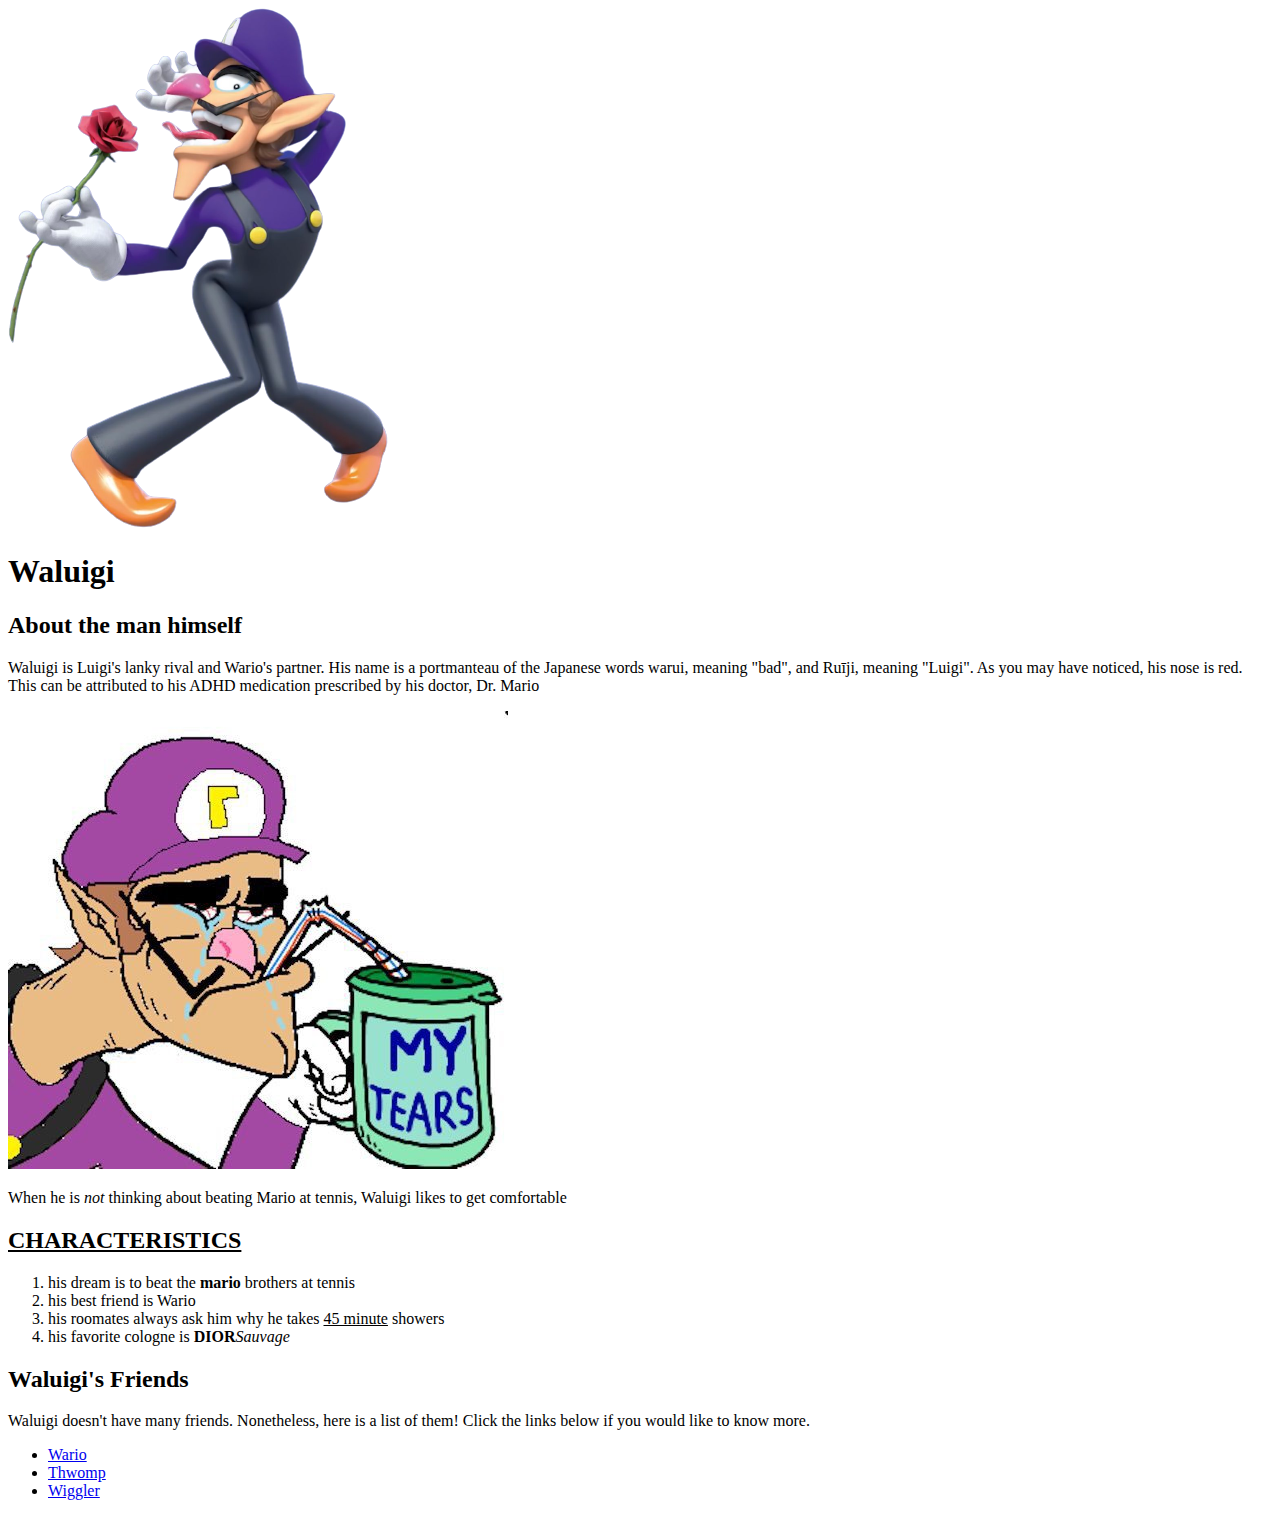
==== index.html @ 5ec9c553 "Creating My Website's HTML" ====
<!DOCTYPE html>
<html lang="en">
<head>
    <title>Waluigi</title>
</head>
<body>
    <!-- Header Element -->
    <header>
        <img src="img/Waluigi-Avatar.png">
        <h1>Waluigi</h1>
    </header>

    <!-- main element -->
    <main>
        
        <h2>About the man himself</h2>
        <p>Waluigi is Luigi's lanky rival and Wario's partner. His name is a portmanteau of the Japanese words warui, meaning "bad", and Ruīji, meaning "Luigi". As you may have noticed, his nose is red. This can be attributed to his ADHD medication prescribed by his doctor, Dr. Mario</p>
        <img src="img/WaluigiMyTears.jpeg" alt="">
        <p>When he is <i>not</i> thinking about beating Mario at tennis, Waluigi likes to get comfortable</p>
        <!-- Waluigi's Characteristics -->
        <h2><u>CHARACTERISTICS</u></h2>
        <ol>
            <li>his dream is to beat the <b>mario</b> brothers at tennis</li>
            <li>his best friend is Wario</li>
            <li>his roomates always ask him why he takes <u>45 minute</u> showers</li>
            <li>his favorite cologne is <b>DIOR</b><i>Sauvage</i></li>
        </ol>
        <!-- friends -->
        <h2>Waluigi's Friends</h2>
        <p>Waluigi doesn't have many friends. Nonetheless, here is a list of them! Click the links below if you would like to know more.</p>
        <ul>
            <li><a href="https://www.mariowiki.com/Wario">Wario</a></li>
            <li><a href="https://www.mariowiki.com/Thwomp">Thwomp</a></li>
            <li><a href="https://www.mariowiki.com/Wiggler">Wiggler</a></li>
        </ul>
    </main>
</body>
</html>

<!-- Footer Element -->
<footer></footer>
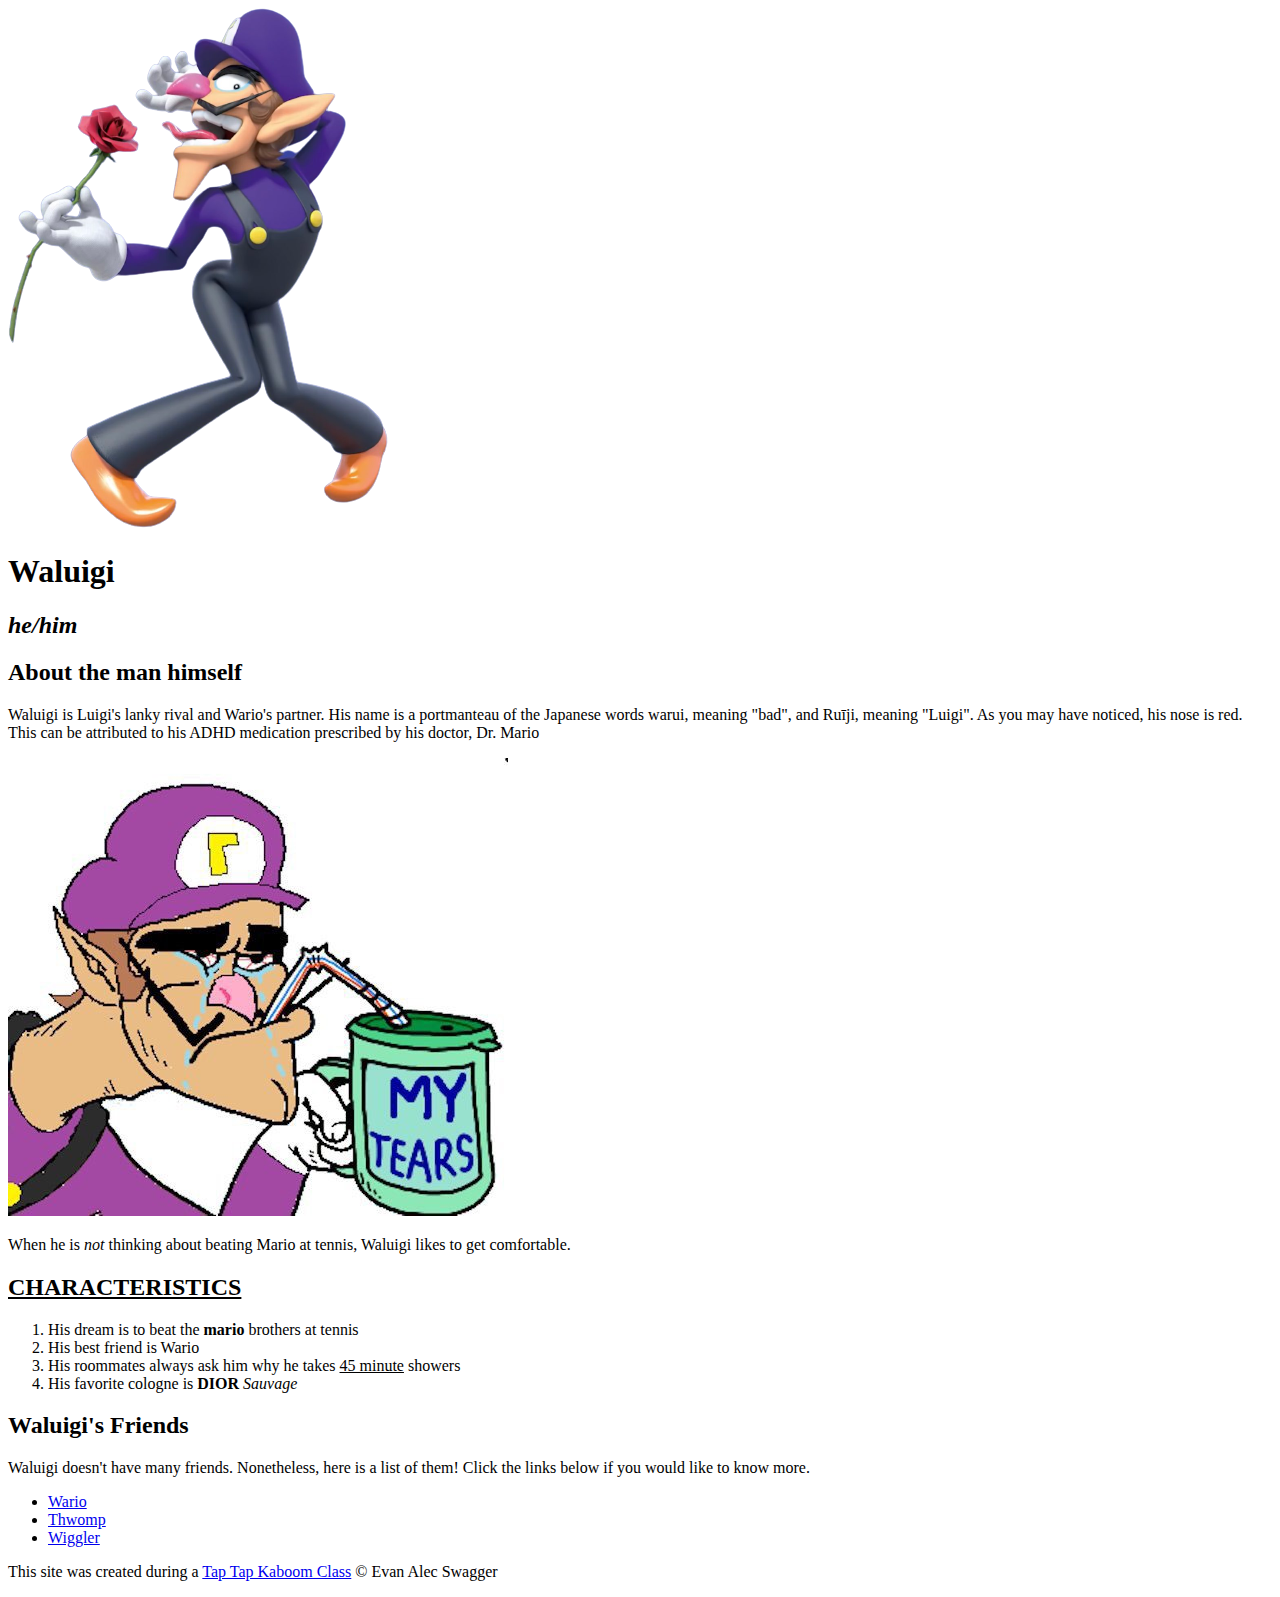
==== commit 0f63f547: "Added our characters index.html" ====
--- a/index.html
+++ b/index.html
@@ -2,12 +2,14 @@
 <html lang="en">
 <head>
     <title>Waluigi</title>
+    <link rel="icon" href="img/WaluigiBIGL.jpg">
 </head>
 <body>
     <!-- Header Element -->
     <header>
         <img src="img/Waluigi-Avatar.png">
         <h1>Waluigi</h1>
+        <h2><i>he/him</i></h2>
     </header>
 
     <!-- main element -->
@@ -16,26 +18,28 @@
         <h2>About the man himself</h2>
         <p>Waluigi is Luigi's lanky rival and Wario's partner. His name is a portmanteau of the Japanese words warui, meaning "bad", and Ruīji, meaning "Luigi". As you may have noticed, his nose is red. This can be attributed to his ADHD medication prescribed by his doctor, Dr. Mario</p>
         <img src="img/WaluigiMyTears.jpeg" alt="">
-        <p>When he is <i>not</i> thinking about beating Mario at tennis, Waluigi likes to get comfortable</p>
+        <p>When he is <i>not</i> thinking about beating Mario at tennis, Waluigi likes to get comfortable.</p>
         <!-- Waluigi's Characteristics -->
         <h2><u>CHARACTERISTICS</u></h2>
         <ol>
-            <li>his dream is to beat the <b>mario</b> brothers at tennis</li>
-            <li>his best friend is Wario</li>
-            <li>his roomates always ask him why he takes <u>45 minute</u> showers</li>
-            <li>his favorite cologne is <b>DIOR</b><i>Sauvage</i></li>
+            <li>His dream is to beat the <b>mario</b> brothers at tennis</li>
+            <li>His best friend is Wario</li>
+            <li>His roommates always ask him why he takes <u>45 minute</u> showers</li>
+            <li>His favorite cologne is <b>DIOR</b> <i>Sauvage</i></li>
         </ol>
         <!-- friends -->
         <h2>Waluigi's Friends</h2>
         <p>Waluigi doesn't have many friends. Nonetheless, here is a list of them! Click the links below if you would like to know more.</p>
         <ul>
-            <li><a href="https://www.mariowiki.com/Wario">Wario</a></li>
-            <li><a href="https://www.mariowiki.com/Thwomp">Thwomp</a></li>
-            <li><a href="https://www.mariowiki.com/Wiggler">Wiggler</a></li>
+            <li><a target="_blank" href="https://www.mariowiki.com/Wario">Wario</a></li>
+            <li><a target="_blank" href="https://www.mariowiki.com/Thwomp">Thwomp</a></li>
+            <li><a target="_blank" href="https://www.mariowiki.com/Wiggler">Wiggler</a></li>
         </ul>
     </main>
+<!-- Footer Element -->
+<footer>
+    <p>This site was created during a <a href="https://taptapkaboom.com">Tap Tap Kaboom Class</a> &copy; Evan Alec Swagger</p>
+</footer>
+
 </body>
-</html>
-
-<!-- Footer Element -->
-<footer></footer>+</html>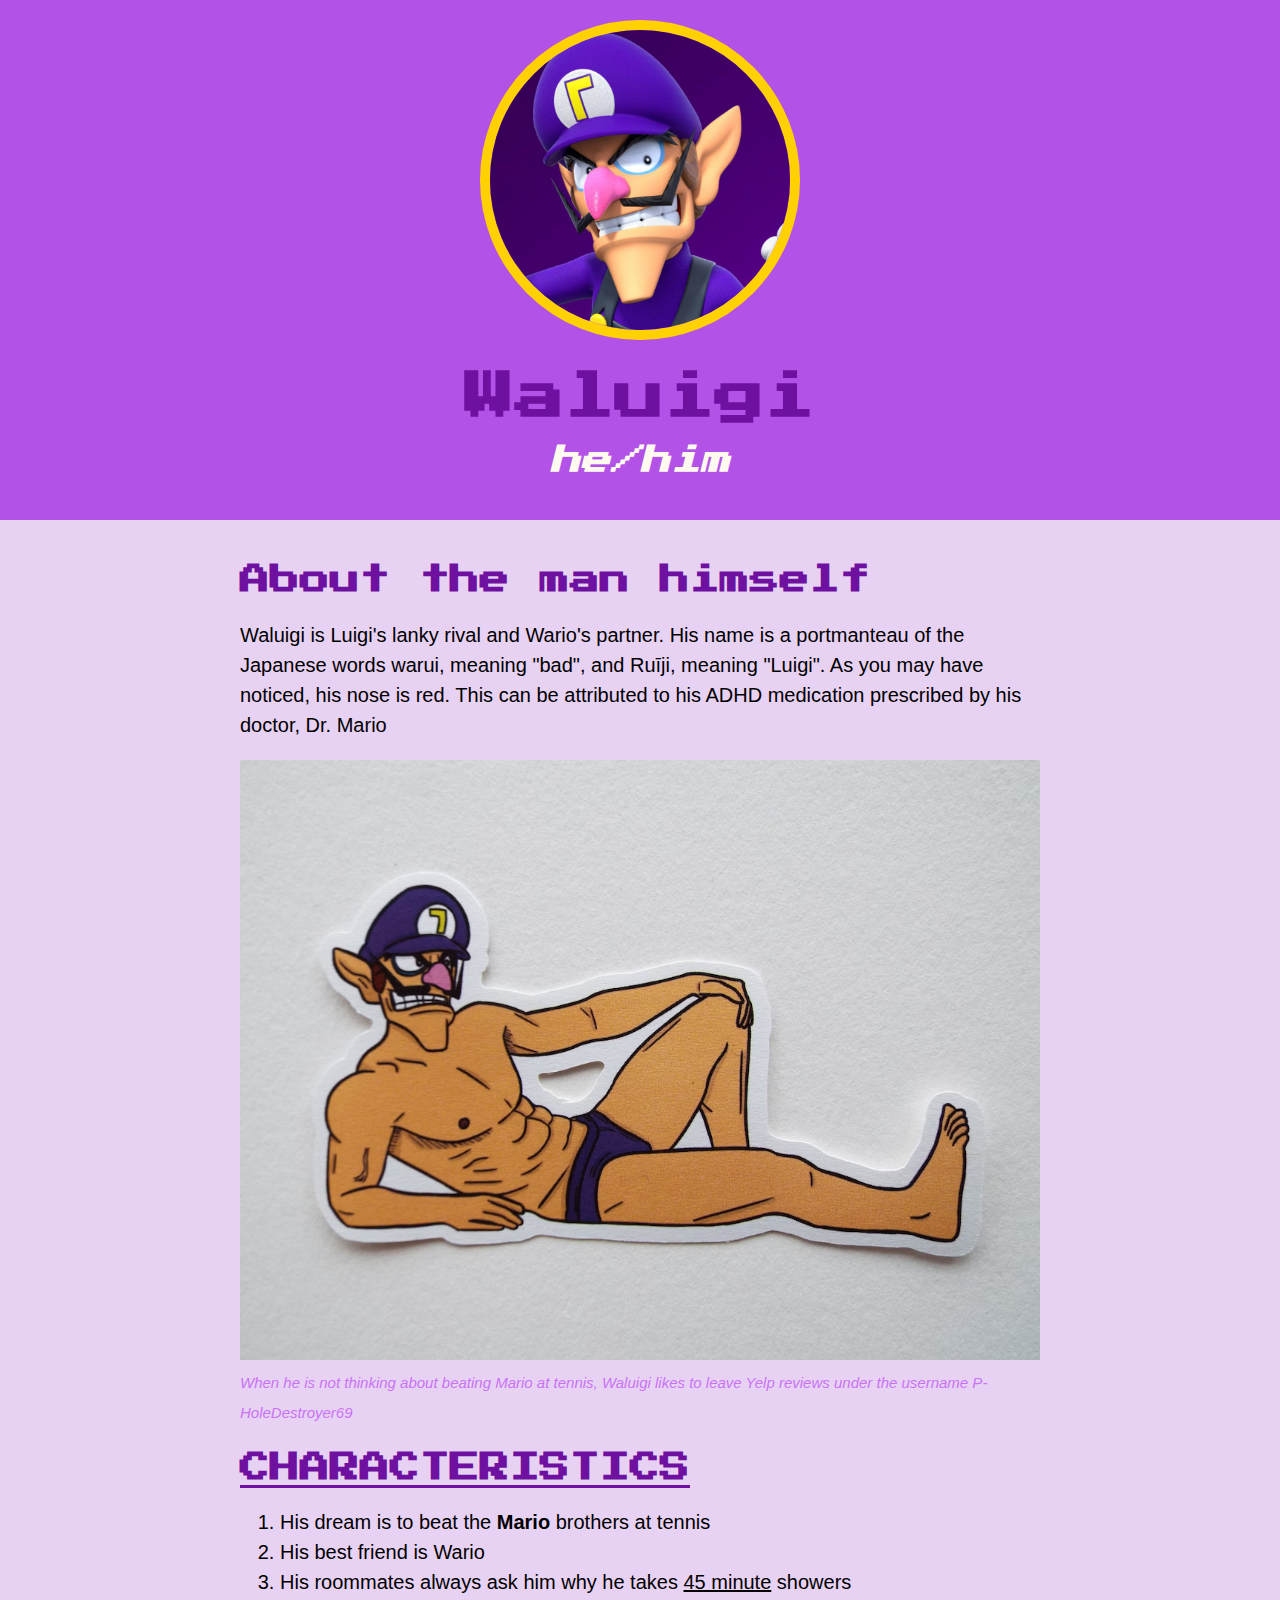
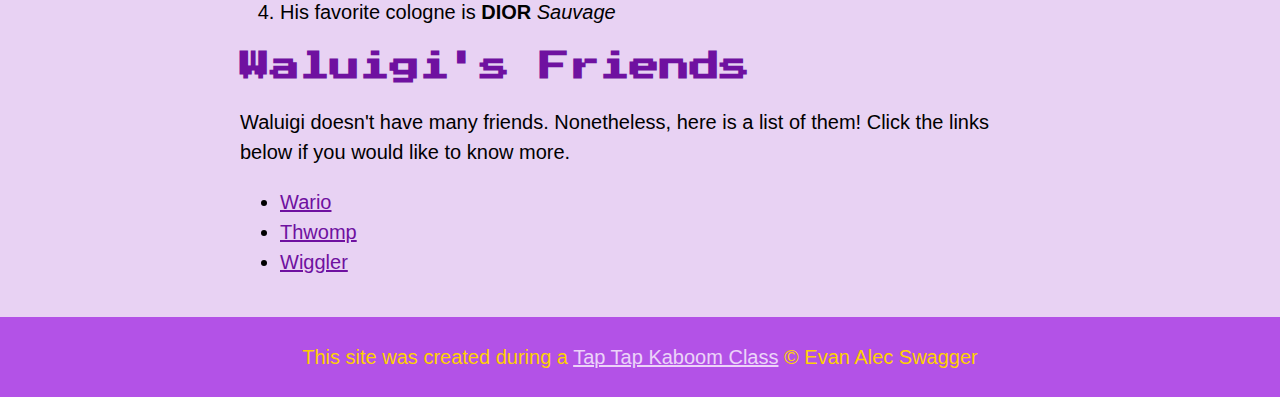
==== commit 69b32d30: "all of the css" ====
--- a/index.html
+++ b/index.html
@@ -3,11 +3,15 @@
 <head>
     <title>Waluigi</title>
     <link rel="icon" href="img/WaluigiBIGL.jpg">
+    <link rel="preconnect" href="https://fonts.googleapis.com">
+    <link rel="preconnect" href="https://fonts.gstatic.com" crossorigin>
+    <link href="https://fonts.googleapis.com/css2?family=Press+Start+2P&display=swap" rel="stylesheet">
+    <link rel="stylesheet" href="css/hero.css">
 </head>
 <body>
     <!-- Header Element -->
     <header>
-        <img src="img/Waluigi-Avatar.png">
+        <img src="img/WaluigiSquare.jpeg">
         <h1>Waluigi</h1>
         <h2><i>he/him</i></h2>
     </header>
@@ -17,12 +21,12 @@
         
         <h2>About the man himself</h2>
         <p>Waluigi is Luigi's lanky rival and Wario's partner. His name is a portmanteau of the Japanese words warui, meaning "bad", and Ruīji, meaning "Luigi". As you may have noticed, his nose is red. This can be attributed to his ADHD medication prescribed by his doctor, Dr. Mario</p>
-        <img src="img/WaluigiMyTears.jpeg" alt="">
-        <p>When he is <i>not</i> thinking about beating Mario at tennis, Waluigi likes to get comfortable.</p>
+        <img src="img/Waluigiinundies.avif" alt="">
+        <p class="caption">When he is not thinking about beating Mario at tennis, Waluigi likes to leave Yelp reviews under the username P-HoleDestroyer69</p>
         <!-- Waluigi's Characteristics -->
         <h2><u>CHARACTERISTICS</u></h2>
         <ol>
-            <li>His dream is to beat the <b>mario</b> brothers at tennis</li>
+            <li>His dream is to beat the <b>Mario</b> brothers at tennis</li>
             <li>His best friend is Wario</li>
             <li>His roommates always ask him why he takes <u>45 minute</u> showers</li>
             <li>His favorite cologne is <b>DIOR</b> <i>Sauvage</i></li>
--- a/css/hero.css
+++ b/css/hero.css
@@ -0,0 +1,73 @@
+body{
+    margin: 0;
+    font-family: 'Segoe UI', Tahoma, Geneva, Verdana, sans-serif;
+    font-size: 20px;
+    line-height: 30px;
+}
+header{
+    background-color: #B352E7;
+    text-align: center;
+    padding-top: 20px;
+    padding-bottom: 20px;
+}
+h1, h2{
+    font-family: 'Press Start 2P', system-ui;
+}
+header h1{
+    color: #6F11A0;
+    font-size: 50px;
+}
+header h2{
+    color: floralwhite;
+    font-size: 30px;
+}
+header img{
+    border-radius: 170px;
+    width: 300px;
+    border: 10px solid #FFD100;
+}
+main{
+    max-width: 800px;
+    margin: 0 auto;
+    padding: 20px;
+}
+main img{
+    max-width: 100%;
+}
+h2{
+    font-size: 30px;
+    color: #6F11A0;
+}
+a{
+    color: #6F11A0;
+}
+a:hover{
+    color: #FFD100;
+    background-color: #6F11A0;
+}
+footer{
+    background-color: #B352E7;
+    text-align: center;
+    color: #FFD100;
+    padding: 25px;
+}
+footer p{
+    margin: 0;
+}
+footer a{
+    color: white;
+}
+footer a{
+    opacity: .75;
+    background-color: transparent;
+}
+p.caption{
+    color: #C873F6;
+    font-style: italic;
+    font-size: 15px;
+    margin-top: 0;
+}
+body{
+    background-color: #E8D2F3;
+}
+
